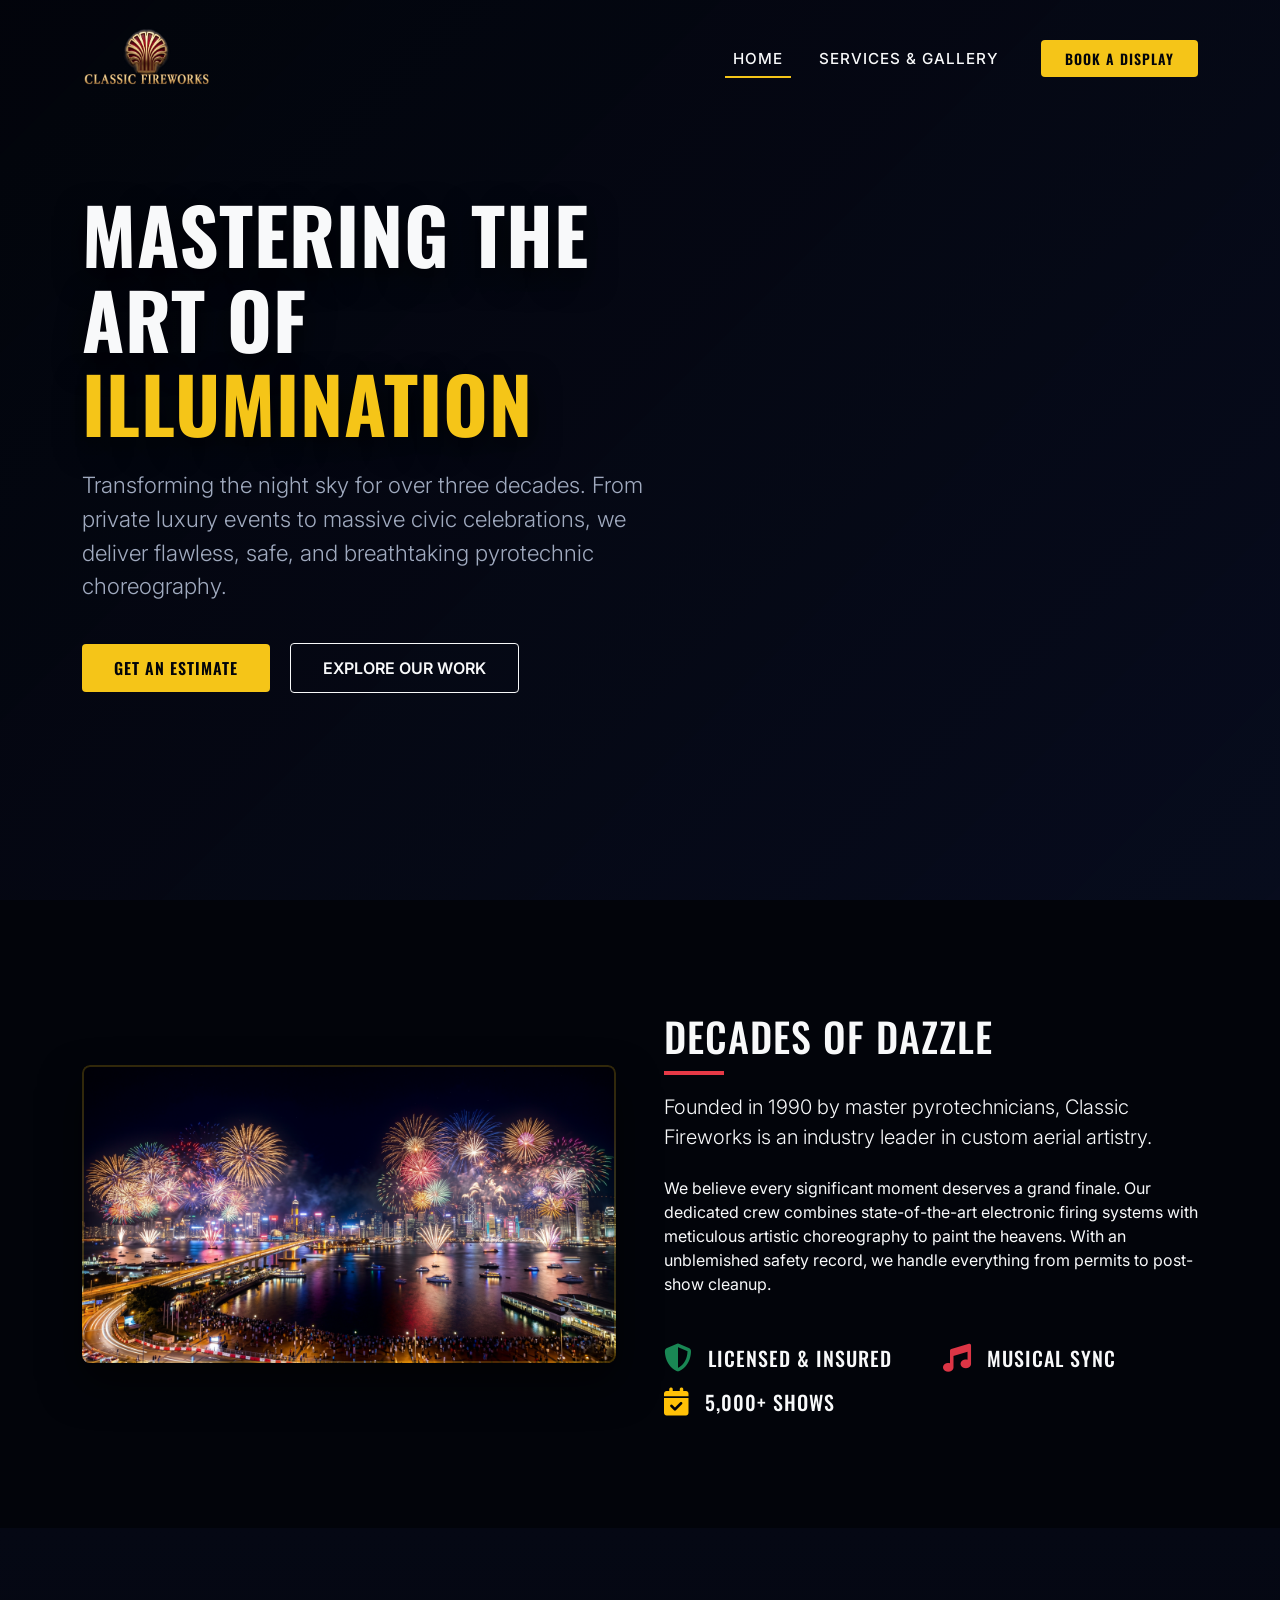
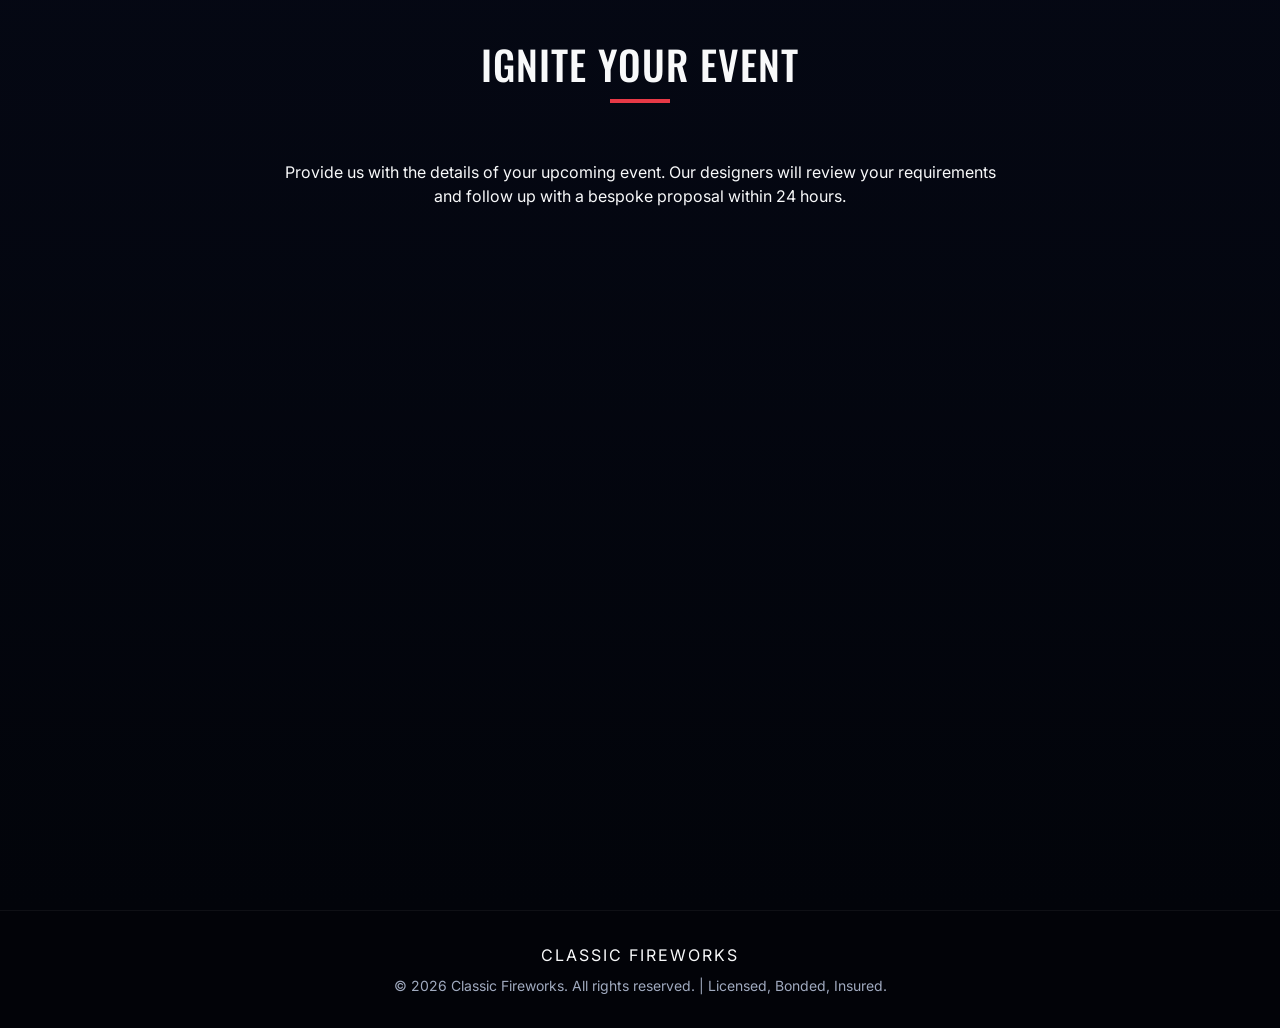
==== index1.html @ 79386a67 "initialize" ====
<!DOCTYPE html>
<html lang="en">
<head>
    <meta charset="UTF-8">
    <meta name="viewport" content="width=device-width, initial-scale=1.0">
    <title>Classic Fireworks | Premium Fireworks Displays</title>
    
    <!-- Bootstrap 5 CSS -->
    <link href="https://cdn.jsdelivr.net/npm/bootstrap@5.3.0/dist/css/bootstrap.min.css" rel="stylesheet">
    
    <!-- Google Fonts: Oswald for punchy headers, Inter for clean readability -->
    <link href="https://fonts.googleapis.com/css2?family=Inter:wght@300;400;500;600&family=Oswald:wght@400;500;700&display=swap" rel="stylesheet">
    
    <!-- Font Awesome -->
    <link rel="stylesheet" href="https://cdnjs.cloudflare.com/ajax/libs/font-awesome/6.4.0/css/all.min.css">

    <style>
        :root {
            --bg-dark: #050814;
            --bg-darker: #02040a;
            --bg-card: #0a0f24;
            --brand-gold: #F5C518;
            --brand-gold-glow: rgba(245, 197, 24, 0.4);
            --brand-red: #E63946;
            --brand-red-glow: rgba(230, 57, 70, 0.4);
            --text-light: #F8F9FA;
            --text-muted: #A0AABF;
        }

        body {
            font-family: 'Inter', sans-serif;
            background-color: var(--bg-dark);
            color: var(--text-light);
            overflow-x: hidden;
            -webkit-font-smoothing: antialiased;
        }

        h1, h2, h3, h4, h5, h6 {
            font-family: 'Oswald', sans-serif;
            text-transform: uppercase;
            letter-spacing: 1px;
        }

        /* Utility for fade-in animations on scroll */
        .reveal {
            opacity: 0;
            transform: translateY(30px);
            transition: all 0.8s cubic-bezier(0.5, 0, 0, 1);
        }
        .reveal.active {
            opacity: 1;
            transform: translateY(0);
        }

        .navbar {
            background-color: transparent;
            transition: background-color 0.4s ease, padding 0.4s ease;
            padding: 1.5rem 0;
        }
        .navbar.scrolled {
            background-color: rgba(5, 8, 20, 0.95);
            backdrop-filter: blur(10px);
            padding: 0.75rem 0;
            box-shadow: 0 4px 20px rgba(0,0,0,0.5);
        }
        .navbar-brand {
            font-family: 'Oswald', sans-serif;
            font-weight: 700;
            font-size: 1.8rem;
            color: var(--text-light) !important;
            cursor: pointer;
            display: flex;
            align-items: center;
        }
        .navbar-brand img {
            max-height: 60px;
            width: auto;
            transition: max-height 0.4s ease;
        }
        .navbar.scrolled .navbar-brand img {
            max-height: 45px;
        }
        .brand-sparkle { color: var(--brand-gold); }
        .brand-pyro { color: var(--brand-red); }
        
        .nav-link {
            color: var(--text-light) !important;
            font-weight: 500;
            font-size: 0.95rem;
            text-transform: uppercase;
            letter-spacing: 1px;
            margin: 0 10px;
            position: relative;
            cursor: pointer;
        }
        .nav-link::after {
            content: '';
            position: absolute;
            width: 0; height: 2px;
            bottom: 0; left: 0;
            background-color: var(--brand-gold);
            transition: width 0.3s ease;
        }
        .nav-link:hover::after, .nav-link.active-nav::after {
            width: 100%;
        }

        .btn-gold {
            background-color: var(--brand-gold);
            color: var(--bg-darker);
            font-family: 'Oswald', sans-serif;
            font-weight: 600;
            letter-spacing: 1px;
            padding: 12px 32px;
            border-radius: 4px;
            border: none;
            transition: all 0.3s ease;
            text-transform: uppercase;
        }
        .btn-gold:hover {
            background-color: #ffe066;
            color: var(--bg-darker);
            transform: translateY(-2px);
            box-shadow: 0 8px 20px var(--brand-gold-glow);
        }
        .btn-red {
            background-color: var(--brand-red);
            color: white;
            font-family: 'Oswald', sans-serif;
            font-weight: 600;
            padding: 12px 32px;
            border-radius: 4px;
            border: none;
            transition: all 0.3s ease;
            text-transform: uppercase;
        }
        .btn-red:hover {
            background-color: #ff4d5a;
            color: white;
            transform: translateY(-2px);
            box-shadow: 0 8px 20px var(--brand-red-glow);
        }

        .hero-section {
            position: relative;
            height: 100vh;
            min-height: 700px;
            display: flex;
            align-items: center;
            overflow: hidden;
        }
        .hero-bg {
            position: absolute;
            top: 0; left: 0; width: 100%; height: 100%;
            background: url('https://images.unsplash.com/photo-1514525253161-7a46d19cd819?q=80&w=1920&auto=format&fit=crop') no-repeat center center/cover;
            z-index: -2;
            transform: scale(1.05);
            animation: slowZoom 20s infinite alternate;
        }
        @keyframes slowZoom {
            0% { transform: scale(1); }
            100% { transform: scale(1.1); }
        }
        .hero-overlay {
            position: absolute;
            top: 0; left: 0; width: 100%; height: 100%;
            background: linear-gradient(135deg, rgba(2, 4, 10, 0.9) 0%, rgba(10, 15, 36, 0.6) 100%);
            z-index: -1;
        }

        .hero-title {
            font-size: clamp(3rem, 6vw, 5.5rem);
            font-weight: 700;
            line-height: 1.1;
            margin-bottom: 1.5rem;
            text-shadow: 0 10px 30px rgba(0,0,0,0.8);
        }
        .hero-subtitle {
            font-size: clamp(1.1rem, 2vw, 1.4rem);
            color: var(--text-muted);
            max-width: 600px;
            margin-bottom: 2.5rem;
            font-weight: 300;
        }

        .section-padding { padding: 7rem 0; }
        
        .history-section {
            background-color: var(--bg-darker);
            position: relative;
        }
        .section-header {
            margin-bottom: 4rem;
        }
        .section-header h2 {
            font-size: 2.5rem;
            color: var(--text-light);
            display: inline-block;
            position: relative;
        }
        .section-header h2::after {
            content: '';
            position: absolute;
            width: 60px; height: 4px;
            background-color: var(--brand-red);
            bottom: -15px; left: 0;
        }
        .text-center .section-header h2::after {
            left: 50%;
            transform: translateX(-50%);
        }

        .history-image-wrapper {
            position: relative;
            border-radius: 8px;
            overflow: hidden;
            box-shadow: 0 20px 40px rgba(0,0,0,0.6);
        }
        .history-image-wrapper::before {
            content: '';
            position: absolute;
            top: 0; left: 0; right: 0; bottom: 0;
            box-shadow: inset 0 0 0 2px rgba(245, 197, 24, 0.2);
            z-index: 1;
            border-radius: 8px;
            pointer-events: none;
        }

        .form-section {
            background: linear-gradient(to bottom, var(--bg-dark), var(--bg-darker));
        }
        .glass-card {
            background: rgba(10, 15, 36, 0.6);
            backdrop-filter: blur(16px);
            -webkit-backdrop-filter: blur(16px);
            border: 1px solid rgba(255, 255, 255, 0.05);
            border-radius: 12px;
            padding: 3rem;
            box-shadow: 0 25px 50px rgba(0,0,0,0.5);
        }
        
        /* Floating labels customization for dark theme */
        .form-floating > .form-control,
        .form-floating > .form-select {
            background-color: rgba(255,255,255,0.03);
            border: 1px solid rgba(255,255,255,0.1);
            color: var(--text-light);
            border-radius: 6px;
        }
        .form-floating > .form-control:focus,
        .form-floating > .form-select:focus {
            background-color: rgba(255,255,255,0.06);
            border-color: var(--brand-gold);
            box-shadow: 0 0 0 0.25rem rgba(245, 197, 24, 0.25);
            color: var(--text-light);
        }
        .form-floating > label {
            color: var(--text-muted);
        }
        .form-floating > .form-control:focus ~ label,
        .form-floating > .form-control:not(:placeholder-shown) ~ label,
        .form-floating > .form-select ~ label {
            color: var(--brand-gold);
            background-color: transparent;
            padding-left: 1rem;
        }
        
        /* Fix for select padding in floating label */
        .form-floating > .form-select {
            padding-top: 1.625rem;
            padding-bottom: 0.625rem;
        }

        .services-section {
            background-color: var(--bg-darker);
        }
        .service-card {
            background-color: var(--bg-card);
            padding: 3rem 2rem;
            border-radius: 8px;
            text-align: center;
            height: 100%;
            border: 1px solid rgba(255,255,255,0.02);
            transition: transform 0.4s ease, box-shadow 0.4s ease;
        }
        .service-card:hover {
            transform: translateY(-10px);
            box-shadow: 0 20px 40px rgba(0,0,0,0.4);
            border-color: rgba(230, 57, 70, 0.3);
        }
        .service-icon {
            width: 80px; height: 80px;
            background: linear-gradient(135deg, rgba(230,57,70,0.1), transparent);
            border-radius: 50%;
            display: flex;
            align-items: center;
            justify-content: center;
            font-size: 2.5rem;
            color: var(--brand-red);
            margin: 0 auto 2rem auto;
            transition: all 0.3s ease;
        }
        .service-card:hover .service-icon {
            background: var(--brand-red);
            color: white;
            box-shadow: 0 10px 20px var(--brand-red-glow);
        }

        .gallery-grid {
            display: grid;
            grid-template-columns: repeat(auto-fit, minmax(250px, 1fr));
            grid-auto-rows: 250px;
            grid-auto-flow: dense;
            gap: 15px;
        }
        .gallery-item {
            position: relative;
            border-radius: 8px;
            overflow: hidden;
        }
        /* Create dynamic sizing for gallery items */
        @media (min-width: 768px) {
            .gallery-item.wide { grid-column: span 2; }
            .gallery-item.tall { grid-row: span 2; }
        }
        .gallery-item img {
            width: 100%; height: 100%;
            object-fit: cover;
            transition: transform 0.6s cubic-bezier(0.2, 1, 0.3, 1);
        }
        .gallery-item:hover img {
            transform: scale(1.1);
        }
        .gallery-caption {
            position: absolute;
            inset: 0;
            background: linear-gradient(to top, rgba(5,8,20,0.9) 0%, transparent 60%);
            display: flex;
            align-items: flex-end;
            padding: 1.5rem;
            opacity: 0;
            transition: opacity 0.4s ease;
        }
        .gallery-item:hover .gallery-caption {
            opacity: 1;
        }
        .gallery-caption h4 {
            color: var(--brand-gold);
            margin: 0;
            font-size: 1.25rem;
        }

        .cta-section {
            background: url('https://images.unsplash.com/photo-1542282811-943ef1a977c3?q=80&w=1920&auto=format&fit=crop') center/cover fixed;
            position: relative;
            text-align: center;
        }
        .cta-section::before {
            content: '';
            position: absolute;
            inset: 0;
            background: rgba(5, 8, 20, 0.85);
        }
        .cta-content { position: relative; z-index: 2; }

        footer {
            background-color: #020308;
            border-top: 1px solid rgba(255,255,255,0.05);
            padding: 2rem 0;
            text-align: center;
            color: var(--text-muted);
        }

        /* View Transition Animation */
        .view-container {
            animation: fadeInView 0.5s ease forwards;
        }
        @keyframes fadeInView {
            from { opacity: 0; transform: translateY(10px); }
            to { opacity: 1; transform: translateY(0); }
        }
        .d-none { display: none !important; }

        @media (max-width: 991px) {
            .navbar { padding: 1rem 0; background-color: rgba(5, 8, 20, 0.98); }
            .glass-card { padding: 2rem 1.5rem; }
            .section-padding { padding: 5rem 0; }
        }
    </style>
</head>
<body>

    <nav class="navbar navbar-expand-lg fixed-top" id="mainNav">
        <div class="container">
            <a class="navbar-brand" onclick="app.navigate('home')">
               <img src="assets/classiclogo.png" alt="Classic Fireworks Logo" class="brand-logo-img me-3">
            </a>
            <button class="navbar-toggler border-0 shadow-none" type="button" data-bs-toggle="collapse" data-bs-target="#navbarNav">
                <i class="fa-solid fa-bars text-light fs-3"></i>
            </button>
            <div class="collapse navbar-collapse justify-content-end" id="navbarNav">
                <ul class="navbar-nav align-items-center">
                    <li class="nav-item">
                        <a class="nav-link active-nav" id="nav-home" onclick="app.navigate('home')">Home</a>
                    </li>
                    <li class="nav-item">
                        <a class="nav-link" id="nav-services" onclick="app.navigate('services')">Services & Gallery</a>
                    </li>
                    <li class="nav-item ms-lg-4 mt-3 mt-lg-0">
                        <button class="btn btn-gold btn-sm py-2 px-4" onclick="app.navigate('home', 'contact')">Book a Display</button>
                    </li>
                </ul>
            </div>
        </div>
    </nav>

    <!-- ================= PAGE 1: HOME ================= -->
    <div id="page-home" class="view-container">
        
        <header class="hero-section">
            <div class="hero-bg"></div>
            <div class="hero-overlay"></div>
            <div class="container relative z-index-2">
                <div class="row">
                    <div class="col-lg-8 col-xl-7">
                        <h1 class="hero-title reveal">Mastering the Art of <span style="color: var(--brand-gold);">Illumination</span></h1>
                        <p class="hero-subtitle reveal" style="transition-delay: 0.2s;">Transforming the night sky for over three decades. From private luxury events to massive civic celebrations, we deliver flawless, safe, and breathtaking pyrotechnic choreography.</p>
                        <div class="reveal" style="transition-delay: 0.4s;">
                            <button class="btn btn-gold me-3 mb-3" onclick="app.scrollTo('contact')">Get an Estimate</button>
                            <button class="btn btn-outline-light mb-3 font-oswald text-uppercase fw-semibold" style="padding: 12px 32px; border-radius: 4px;" onclick="app.navigate('services')">Explore Our Work</button>
                        </div>
                    </div>
                </div>
            </div>
        </header>

        <section class="history-section section-padding" id="history">
            <div class="container">
                <div class="row align-items-center gx-lg-5">
                    <div class="col-lg-6 mb-5 mb-lg-0 reveal">
                        <div class="history-image-wrapper">
                            <img src="assets/banner1.png" alt="Fireworks over water" class="img-fluid w-100">
                        </div>
                    </div>
                    <div class="col-lg-6 reveal" style="transition-delay: 0.2s;">
                        <div class="section-header mb-4">
                            <h2>Decades of Dazzle</h2>
                        </div>
                        <p class="lead text-light mb-4" style="font-weight: 300;">Founded in 1990 by master pyrotechnicians, Classic Fireworks is an industry leader in custom aerial artistry.</p>
                        <p class="mb-4">We believe every significant moment deserves a grand finale. Our dedicated crew combines state-of-the-art electronic firing systems with meticulous artistic choreography to paint the heavens. With an unblemished safety record, we handle everything from permits to post-show cleanup.</p>
                        
                        <div class="row mt-5">
                            <div class="col-6 mb-3">
                                <div class="d-flex align-items-center">
                                    <i class="fa-solid fa-shield-halved text-success fs-3 me-3"></i>
                                    <div>
                                        <h5 class="mb-0 text-light">Licensed & Insured</h5>
                                    </div>
                                </div>
                            </div>
                            <div class="col-6 mb-3">
                                <div class="d-flex align-items-center">
                                    <i class="fa-solid fa-music text-danger fs-3 me-3"></i>
                                    <div>
                                        <h5 class="mb-0 text-light">Musical Sync</h5>
                                    </div>
                                </div>
                            </div>
                            <div class="col-6">
                                <div class="d-flex align-items-center">
                                    <i class="fa-solid fa-calendar-check text-warning fs-3 me-3"></i>
                                    <div>
                                        <h5 class="mb-0 text-light">5,000+ Shows</h5>
                                    </div>
                                </div>
                            </div>
                        </div>
                    </div>
                </div>
            </div>
        </section>

        <section id="contact" class="form-section section-padding">
            <div class="container">
                <div class="row justify-content-center">
                    <div class="col-lg-8 text-center reveal mb-5">
                        <div class="section-header">
                            <h2>Ignite Your Event</h2>
                        </div>
                        <p>Provide us with the details of your upcoming event. Our designers will review your requirements and follow up with a bespoke proposal within 24 hours.</p>
                    </div>
                </div>
                
                <div class="row justify-content-center">
                    <div class="col-lg-10 col-xl-8 reveal" style="transition-delay: 0.2s;">
                        <div class="glass-card">
                            <form id="intakeForm" novalidate>
                                <div class="row g-3">
                                    <div class="col-md-6">
                                        <div class="form-floating">
                                            <input type="text" class="form-control" id="clientName" placeholder="John Doe" required>
                                            <label for="clientName">Full Name *</label>
                                            <div class="invalid-feedback">Name is required.</div>
                                        </div>
                                    </div>
                                    <div class="col-md-6">
                                        <div class="form-floating">
                                            <input type="tel" class="form-control" id="clientPhone" placeholder="123-456-7890" required>
                                            <label for="clientPhone">Phone Number *</label>
                                            <div class="invalid-feedback">Valid phone number is required.</div>
                                        </div>
                                    </div>
                                    
                                    <div class="col-md-6">
                                        <div class="form-floating">
                                            <input type="email" class="form-control" id="clientEmail" placeholder="name@example.com" required>
                                            <label for="clientEmail">Email Address *</label>
                                            <div class="invalid-feedback">Valid email is required.</div>
                                        </div>
                                    </div>
                                    <div class="col-md-6">
                                        <div class="form-floating">
                                            <input type="date" class="form-control" id="eventDate" required>
                                            <label for="eventDate">Event Date *</label>
                                            <div class="invalid-feedback">Date is required.</div>
                                        </div>
                                    </div>

                                    <div class="col-12">
                                        <div class="form-floating">
                                            <select class="form-select" id="venueSize" aria-label="Venue Size" required>
                                                <option value="" selected disabled>Select...</option>
                                                <option value="small">Intimate (Private Party, Small Wedding)</option>
                                                <option value="medium">Standard (Large Wedding, Corporate Gala)</option>
                                                <option value="large">Grand (Festival, Concert, City Event)</option>
                                                <option value="massive">Spectacle (Stadium, National Holiday)</option>
                                            </select>
                                            <label for="venueSize">Event Scale / Venue Size *</label>
                                            <div class="invalid-feedback">Please select an event scale.</div>
                                        </div>
                                    </div>

                                    <div class="col-12">
                                        <div class="form-floating">
                                            <textarea class="form-control" id="clientMessage" placeholder="Vision" style="height: 120px" required></textarea>
                                            <label for="clientMessage">Tell us about your vision (colors, music, venue specifics) *</label>
                                            <div class="invalid-feedback">Please provide some details.</div>
                                        </div>
                                    </div>

                                    <div class="col-12 mt-4">
                                        <button type="submit" class="btn btn-red w-100 py-3 fs-5" id="submitBtn">
                                            Submit Inquiry <i class="fa-solid fa-paper-plane ms-2"></i>
                                        </button>
                                    </div>
                                </div>

                                <!-- Feedback Alert -->
                                <div id="formFeedback" class="alert mt-4 d-none mb-0" role="alert"></div>
                            </form>
                        </div>
                    </div>
                </div>
            </div>
        </section>
    </div>

    <!-- ================= PAGE 2: SERVICES & GALLERY ================= -->
    <div id="page-services" class="view-container d-none">
        
        <!-- Header Spacer -->
        <div style="height: 80px; background-color: var(--bg-dark);"></div>

        <section class="services-section section-padding">
            <div class="container">
                <div class="text-center mb-5 reveal">
                    <div class="section-header">
                        <h2>Our Expertise</h2>
                    </div>
                    <p class="lead text-muted max-w-75 mx-auto">Engineered perfection for any scale. We craft bespoke experiences tailored to your specific audience and venue.</p>
                </div>
                
                <div class="row g-4">
                    <div class="col-md-4 reveal" style="transition-delay: 0.1s;">
                        <div class="service-card">
                            <div class="service-icon"><i class="fa-solid fa-champagne-glasses"></i></div>
                            <h4>Private & Weddings</h4>
                            <p class="text-muted mt-3 mb-0">Elegant, romantic displays. We offer low-debris and quiet fireworks options perfect for sensitive venues or exclusive estates.</p>
                        </div>
                    </div>
                    <div class="col-md-4 reveal" style="transition-delay: 0.2s;">
                        <div class="service-card">
                            <div class="service-icon"><i class="fa-solid fa-briefcase"></i></div>
                            <h4>Corporate Events</h4>
                            <p class="text-muted mt-3 mb-0">High-impact reveals, brand color matching, and product launch spectaculars designed to leave a lasting impression on your stakeholders.</p>
                        </div>
                    </div>
                    <div class="col-md-4 reveal" style="transition-delay: 0.3s;">
                        <div class="service-card">
                            <div class="service-icon"><i class="fa-solid fa-building-columns"></i></div>
                            <h4>Civic & Festivals</h4>
                            <p class="text-muted mt-3 mb-0">Massive, sky-filling barrages choreographed precisely to audio soundtracks. Designed to safely thrill thousands of attendees.</p>
                        </div>
                    </div>
                </div>
            </div>
        </section>

        <section class="gallery-section section-padding" style="background-color: var(--bg-dark);">
            <div class="container">
                <div class="text-center mb-5 reveal">
                    <div class="section-header">
                        <h2>Gallery of Light</h2>
                    </div>
                </div>
                
                <div class="gallery-grid">
                    <div class="gallery-item wide reveal">
                        <img src="https://images.unsplash.com/photo-1498623116890-37e912163d5d?q=80&w=1000&auto=format&fit=crop" alt="Grand Finale">
                        <div class="gallery-caption"><h4>Summer Festival Finale</h4></div>
                    </div>
                    <div class="gallery-item tall reveal">
                        <img src="https://images.unsplash.com/photo-1531058020387-3be344556be6?q=80&w=800&auto=format&fit=crop" alt="Purple Fireworks">
                        <div class="gallery-caption"><h4>Centennial Gala</h4></div>
                    </div>
                    <div class="gallery-item reveal">
                        <img src="https://images.unsplash.com/photo-1504221507732-5246c045949b?q=80&w=800&auto=format&fit=crop" alt="Colorful display">
                        <div class="gallery-caption"><h4>Corporate Launch</h4></div>
                    </div>
                    <div class="gallery-item reveal">
                        <img src="https://images.unsplash.com/photo-1533230623126-7f551b9e0783?q=80&w=800&auto=format&fit=crop" alt="Lakeside show">
                        <div class="gallery-caption"><h4>Lakeside Wedding</h4></div>
                    </div>
                    <div class="gallery-item wide reveal">
                        <img src="https://images.unsplash.com/photo-1542282811-943ef1a977c3?q=80&w=1000&auto=format&fit=crop" alt="Stadium Pyrotechnics">
                        <div class="gallery-caption"><h4>Stadium Halftime Show</h4></div>
                    </div>
                </div>
            </div>
        </section>

        <section class="cta-section section-padding">
            <div class="container cta-content reveal">
                <h2 class="display-4 text-light mb-4">Ready to Light Up the Night?</h2>
                <p class="lead text-light mb-5 max-w-75 mx-auto" style="font-weight: 300;">Return to our intake form to provide your details, or contact our coordination team directly.</p>
                <button class="btn btn-gold btn-lg" onclick="app.navigate('home', 'contact')">
                    Start Planning Your Show
                </button>
            </div>
        </section>
    </div>

    <footer>
        <div class="container">
            <p class="mb-2 font-oswald text-uppercase text-light" style="letter-spacing: 2px;">Classic Fireworks</p>
            <p class="small mb-0">&copy; 2026 Classic Fireworks. All rights reserved. | Licensed, Bonded, Insured.</p>
        </div>
    </footer>

    <!-- Bootstrap JS -->
    <script src="https://cdn.jsdelivr.net/npm/bootstrap@5.3.0/dist/js/bootstrap.bundle.min.js"></script>
    
    <script>
        const app = {
            // Setup Intersection Observer for scroll animations
            initObserver: function() {
                const options = {
                    root: null,
                    rootMargin: '0px',
                    threshold: 0.15
                };
                
                this.observer = new IntersectionObserver((entries, observer) => {
                    entries.forEach(entry => {
                        if (entry.isIntersecting) {
                            entry.target.classList.add('active');
                            // Optional: stop observing once revealed
                            // observer.unobserve(entry.target); 
                        }
                    });
                }, options);

                this.observeElements();
            },

            observeElements: function() {
                document.querySelectorAll('.reveal').forEach(el => {
                    // Reset active class when switching views to re-trigger animations
                    el.classList.remove('active');
                    this.observer.observe(el);
                });
            },

            // View navigation logic (SPA simulation)
            navigate: function(page, scrollToSectionId = null) {
                // Hide all views
                document.querySelectorAll('.view-container').forEach(el => {
                    el.classList.add('d-none');
                });
                
                // Update Nav links
                document.querySelectorAll('.nav-link').forEach(el => {
                    el.classList.remove('active-nav');
                });

                // Show target view
                const targetPage = document.getElementById(`page-${page}`);
                if (targetPage) {
                    targetPage.classList.remove('d-none');
                    document.getElementById(`nav-${page}`).classList.add('active-nav');
                    
                    // Close mobile nav if open
                    const navbarCollapse = document.getElementById('navbarNav');
                    if (navbarCollapse.classList.contains('show')) {
                        bootstrap.Collapse.getInstance(navbarCollapse).hide();
                    }

                    // Re-trigger scroll observer for new page elements
                    setTimeout(() => {
                        this.observeElements();
                        // Trigger check immediately for items in viewport
                        window.dispatchEvent(new Event('scroll'));
                    }, 50);

                    // Handle specific section scrolling
                    if (scrollToSectionId) {
                        setTimeout(() => this.scrollTo(scrollToSectionId), 100);
                    } else {
                        window.scrollTo(0, 0);
                    }
                }
            },

            scrollTo: function(elementId) {
                const el = document.getElementById(elementId);
                if (el) {
                    const navHeight = document.getElementById('mainNav').offsetHeight;
                    const elementPosition = el.getBoundingClientRect().top + window.scrollY;
                    
                    window.scrollTo({
                        top: elementPosition - navHeight,
                        behavior: 'smooth'
                    });
                }
            },

            // Form Validation and Submission Simulation
            initForm: function() {
                const form = document.getElementById('intakeForm');
                const feedback = document.getElementById('formFeedback');
                const btn = document.getElementById('submitBtn');

                form.addEventListener('submit', function(e) {
                    e.preventDefault();
                    
                    if (!form.checkValidity()) {
                        e.stopPropagation();
                        form.classList.add('was-validated');
                        return;
                    }

                    // Simulate processing
                    const originalText = btn.innerHTML;
                    btn.innerHTML = '<i class="fa-solid fa-spinner fa-spin"></i> Processing...';
                    btn.disabled = true;

                    setTimeout(() => {
                        form.classList.remove('was-validated');
                        form.reset();
                        btn.innerHTML = originalText;
                        btn.disabled = false;
                        
                        feedback.className = 'alert alert-success mt-4 d-block';
                        feedback.innerHTML = '<strong><i class="fa-solid fa-check-circle me-2"></i>Request Received!</strong> Our team will contact you within 24 hours.';
                        
                        // Reset floating labels visual state via blur
                        document.querySelectorAll('.form-control, .form-select').forEach(input => input.blur());

                        setTimeout(() => {
                            feedback.classList.remove('d-block');
                            feedback.classList.add('d-none');
                        }, 6000);
                    }, 1500);
                });
            },

            // Navbar Scroll Effect
            initNavbar: function() {
                const nav = document.getElementById('mainNav');
                window.addEventListener('scroll', () => {
                    if (window.scrollY > 50) {
                        nav.classList.add('scrolled');
                    } else {
                        nav.classList.remove('scrolled');
                    }
                });
            }
        };

        // Initialize App
        document.addEventListener('DOMContentLoaded', () => {
            app.initObserver();
            app.initForm();
            app.initNavbar();
            
            // Trigger initial scroll to catch elements already in viewport on load
            window.dispatchEvent(new Event('scroll'));
        });
    </script>
</body>
</html>
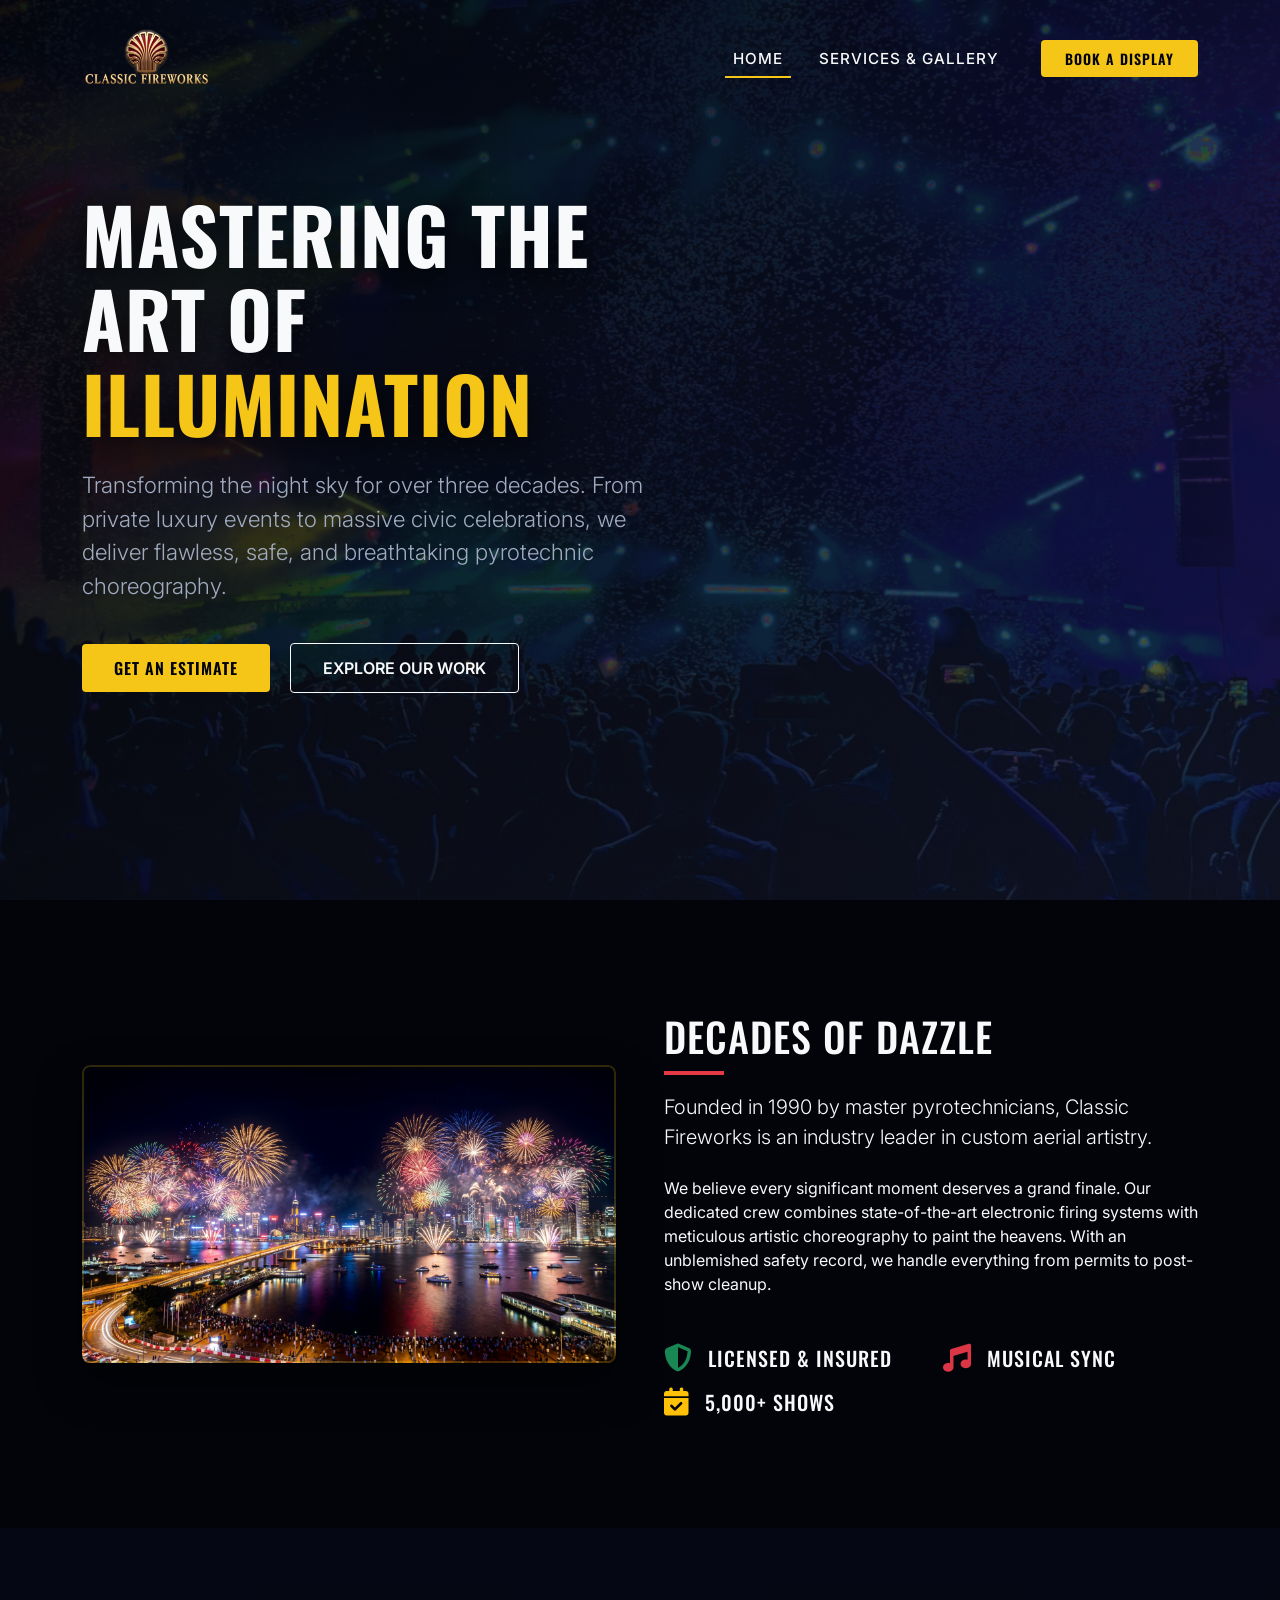
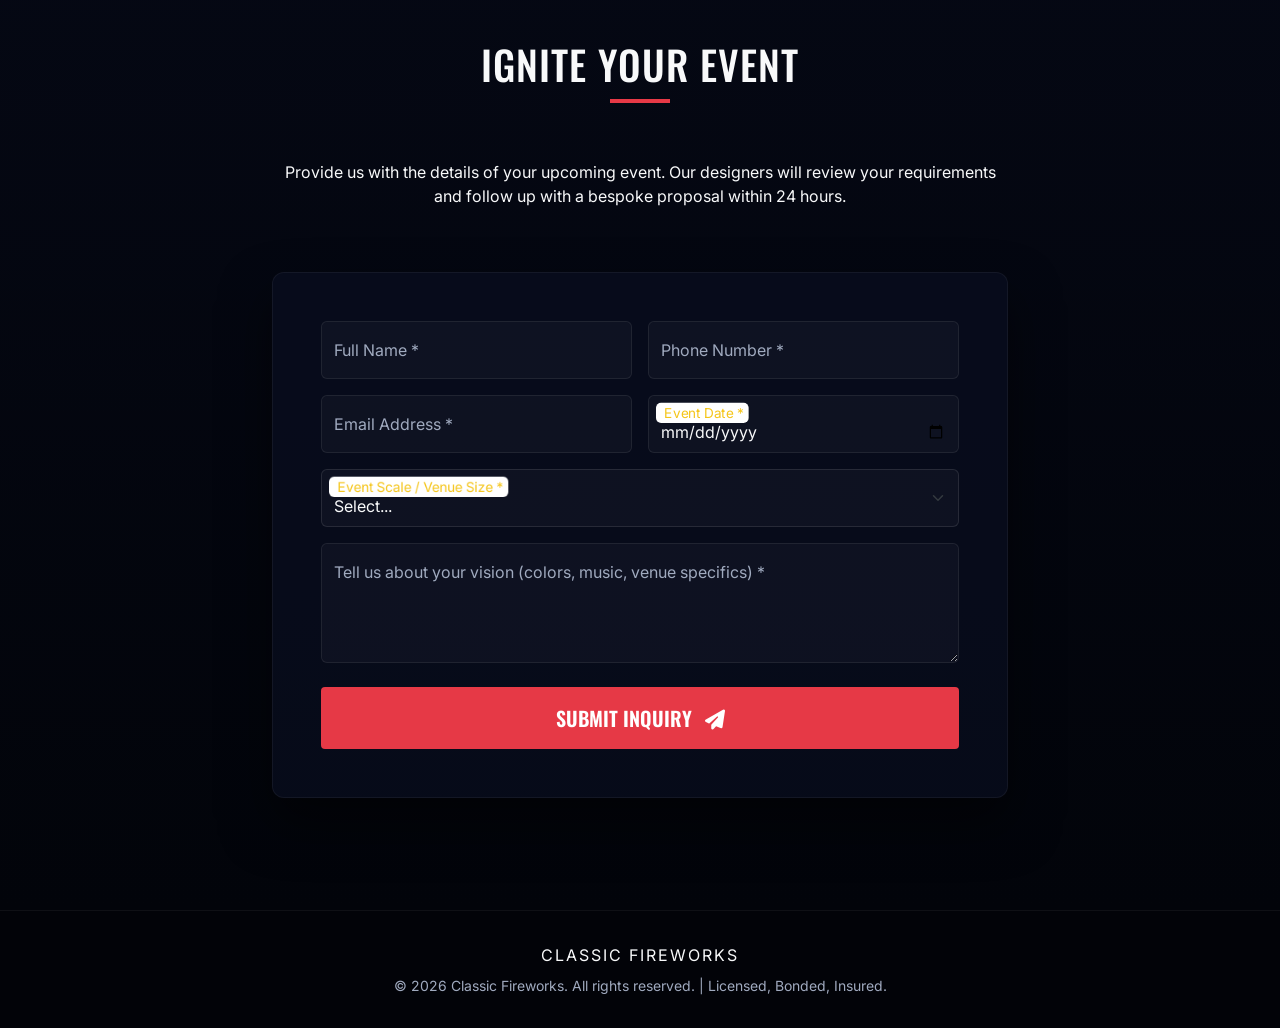
==== commit 12ee8ae6: "improve index1 with own images" ====
--- a/index1.html
+++ b/index1.html
@@ -44,8 +44,9 @@
         /* Utility for fade-in animations on scroll */
         .reveal {
             opacity: 0;
-            transform: translateY(30px);
-            transition: all 0.8s cubic-bezier(0.5, 0, 0, 1);
+            transform: translateY(18px);
+            transition: opacity 0.45s ease, transform 0.45s ease;
+            will-change: opacity, transform;
         }
         .reveal.active {
             opacity: 1;
@@ -152,7 +153,7 @@
         .hero-bg {
             position: absolute;
             top: 0; left: 0; width: 100%; height: 100%;
-            background: url('https://images.unsplash.com/photo-1514525253161-7a46d19cd819?q=80&w=1920&auto=format&fit=crop') no-repeat center center/cover;
+            background: url('assets/banner4.png') no-repeat center center/cover;
             z-index: -2;
             transform: scale(1.05);
             animation: slowZoom 20s infinite alternate;
@@ -273,6 +274,11 @@
 
         .services-section {
             background-color: var(--bg-darker);
+            background-image: url('assets/banner2.png');
+            background-opacity: 0.05;
+            background-size: cover;
+            background-position: center;
+            background-repeat: no-repeat;
         }
         .service-card {
             background-color: var(--bg-card);
@@ -351,7 +357,7 @@
         }
 
         .cta-section {
-            background: url('https://images.unsplash.com/photo-1542282811-943ef1a977c3?q=80&w=1920&auto=format&fit=crop') center/cover fixed;
+            background: url('assets/banner1.png') center/cover fixed;
             position: relative;
             text-align: center;
         }
@@ -573,11 +579,11 @@
 
         <section class="services-section section-padding">
             <div class="container">
-                <div class="text-center mb-5 reveal">
+                <div class="text-center mb-5 reveal bg-dark bg-opacity-10 p-4 rounded">
                     <div class="section-header">
                         <h2>Our Expertise</h2>
                     </div>
-                    <p class="lead text-muted max-w-75 mx-auto">Engineered perfection for any scale. We craft bespoke experiences tailored to your specific audience and venue.</p>
+                    <p class="lead max-w-75 mx-auto">Engineered perfection for any scale. We craft bespoke experiences tailored to your specific audience and venue.</p>
                 </div>
                 
                 <div class="row g-4">
@@ -585,21 +591,21 @@
                         <div class="service-card">
                             <div class="service-icon"><i class="fa-solid fa-champagne-glasses"></i></div>
                             <h4>Private & Weddings</h4>
-                            <p class="text-muted mt-3 mb-0">Elegant, romantic displays. We offer low-debris and quiet fireworks options perfect for sensitive venues or exclusive estates.</p>
+                            <p class="mt-3 mb-0">Elegant, romantic displays. We offer low-debris and quiet fireworks options perfect for sensitive venues or exclusive estates.</p>
                         </div>
                     </div>
                     <div class="col-md-4 reveal" style="transition-delay: 0.2s;">
                         <div class="service-card">
                             <div class="service-icon"><i class="fa-solid fa-briefcase"></i></div>
                             <h4>Corporate Events</h4>
-                            <p class="text-muted mt-3 mb-0">High-impact reveals, brand color matching, and product launch spectaculars designed to leave a lasting impression on your stakeholders.</p>
+                            <p class="mt-3 mb-0">High-impact reveals, brand color matching, and product launch spectaculars designed to leave a lasting impression on your stakeholders.</p>
                         </div>
                     </div>
                     <div class="col-md-4 reveal" style="transition-delay: 0.3s;">
                         <div class="service-card">
                             <div class="service-icon"><i class="fa-solid fa-building-columns"></i></div>
                             <h4>Civic & Festivals</h4>
-                            <p class="text-muted mt-3 mb-0">Massive, sky-filling barrages choreographed precisely to audio soundtracks. Designed to safely thrill thousands of attendees.</p>
+                            <p class="mt-3 mb-0">Massive, sky-filling barrages choreographed precisely to audio soundtracks. Designed to safely thrill thousands of attendees.</p>
                         </div>
                     </div>
                 </div>
@@ -616,23 +622,23 @@
                 
                 <div class="gallery-grid">
                     <div class="gallery-item wide reveal">
-                        <img src="https://images.unsplash.com/photo-1498623116890-37e912163d5d?q=80&w=1000&auto=format&fit=crop" alt="Grand Finale">
+                        <img src="assets/banner1.png" alt="Grand Finale">
                         <div class="gallery-caption"><h4>Summer Festival Finale</h4></div>
                     </div>
                     <div class="gallery-item tall reveal">
-                        <img src="https://images.unsplash.com/photo-1531058020387-3be344556be6?q=80&w=800&auto=format&fit=crop" alt="Purple Fireworks">
+                        <img src="assets/banner2.png" alt="Purple Fireworks">
                         <div class="gallery-caption"><h4>Centennial Gala</h4></div>
                     </div>
                     <div class="gallery-item reveal">
-                        <img src="https://images.unsplash.com/photo-1504221507732-5246c045949b?q=80&w=800&auto=format&fit=crop" alt="Colorful display">
+                        <img src="assets/banner3.png" alt="Colorful display">
                         <div class="gallery-caption"><h4>Corporate Launch</h4></div>
                     </div>
                     <div class="gallery-item reveal">
-                        <img src="https://images.unsplash.com/photo-1533230623126-7f551b9e0783?q=80&w=800&auto=format&fit=crop" alt="Lakeside show">
+                        <img src="assets/banner1.png" alt="Lakeside show">
                         <div class="gallery-caption"><h4>Lakeside Wedding</h4></div>
                     </div>
                     <div class="gallery-item wide reveal">
-                        <img src="https://images.unsplash.com/photo-1542282811-943ef1a977c3?q=80&w=1000&auto=format&fit=crop" alt="Stadium Pyrotechnics">
+                        <img src="assets/banner4.png" alt="Stadium Pyrotechnics">
                         <div class="gallery-caption"><h4>Stadium Halftime Show</h4></div>
                     </div>
                 </div>
@@ -666,8 +672,8 @@
             initObserver: function() {
                 const options = {
                     root: null,
-                    rootMargin: '0px',
-                    threshold: 0.15
+                    rootMargin: '0px 0px -10% 0px',
+                    threshold: 0.08
                 };
                 
                 this.observer = new IntersectionObserver((entries, observer) => {
@@ -684,8 +690,11 @@
             },
 
             observeElements: function() {
+                if (this.observer) {
+                    this.observer.disconnect();
+                }
+
                 document.querySelectorAll('.reveal').forEach(el => {
-                    // Reset active class when switching views to re-trigger animations
                     el.classList.remove('active');
                     this.observer.observe(el);
                 });
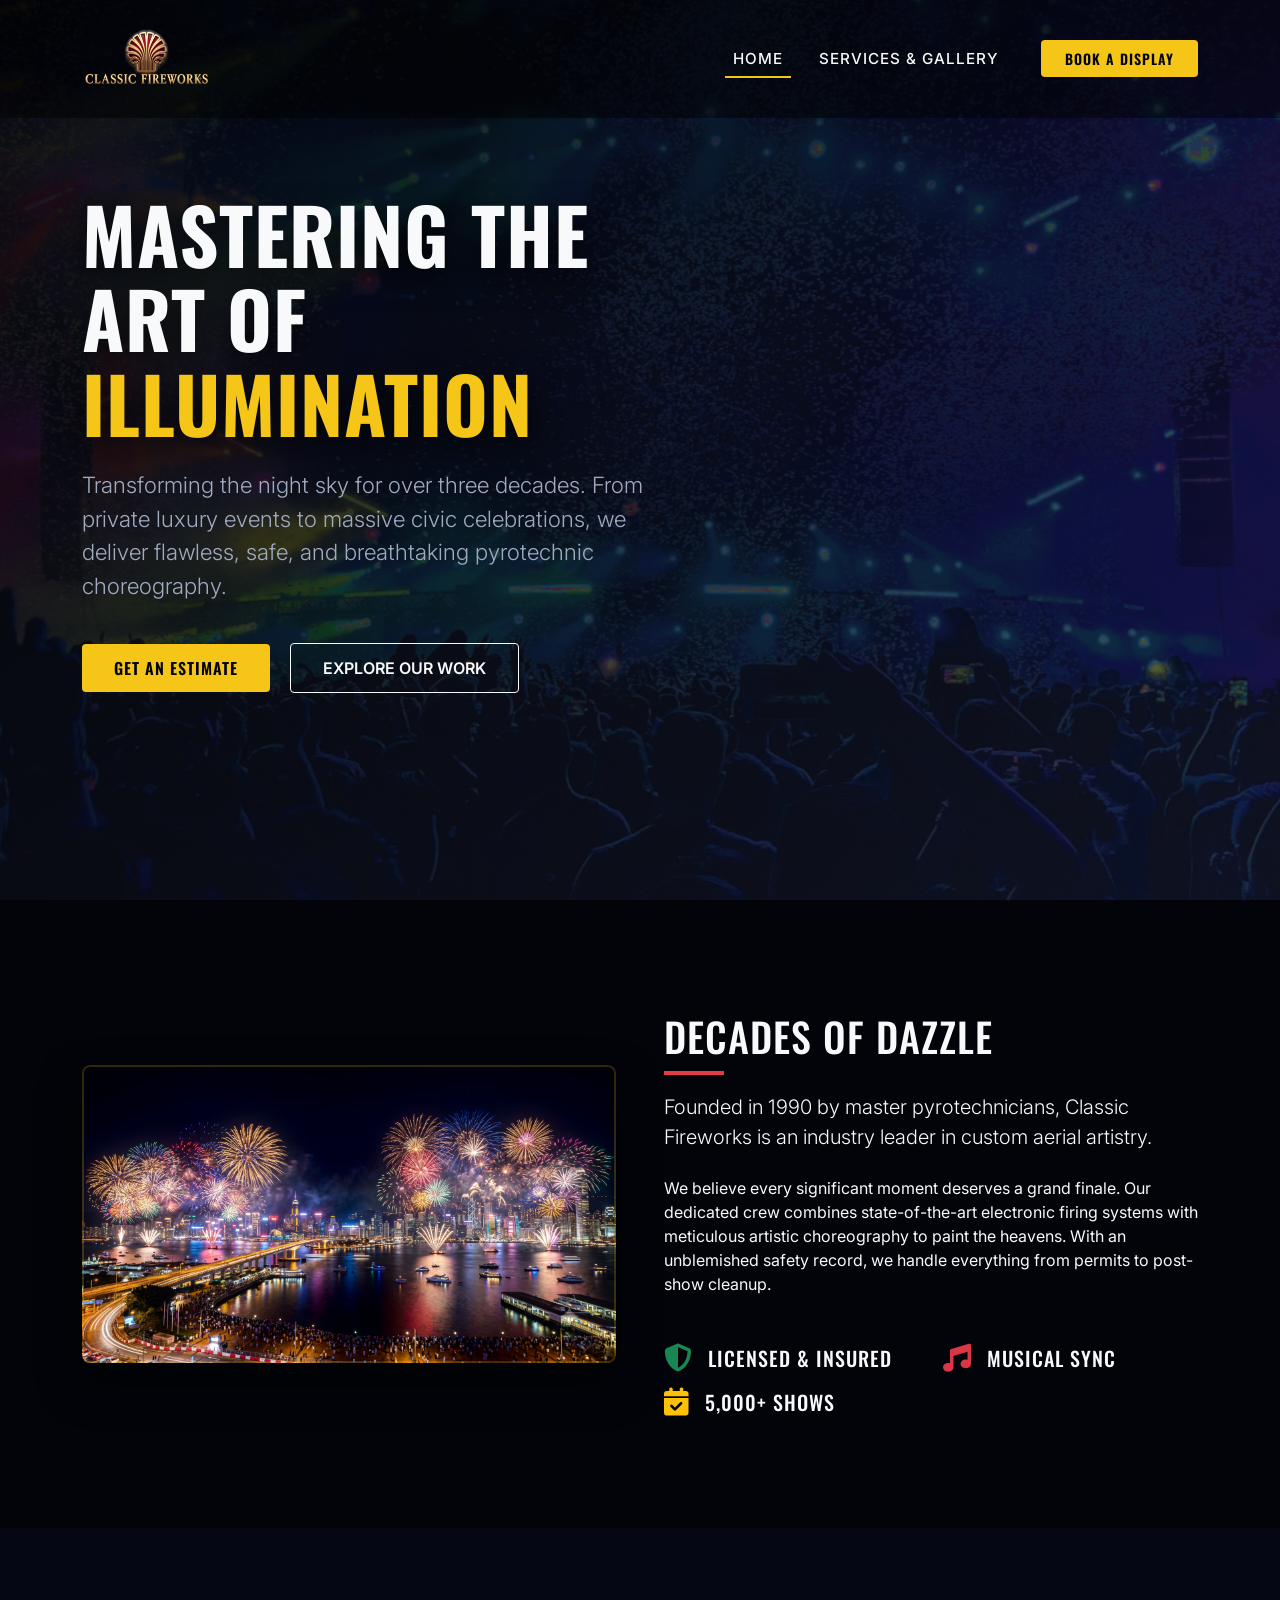
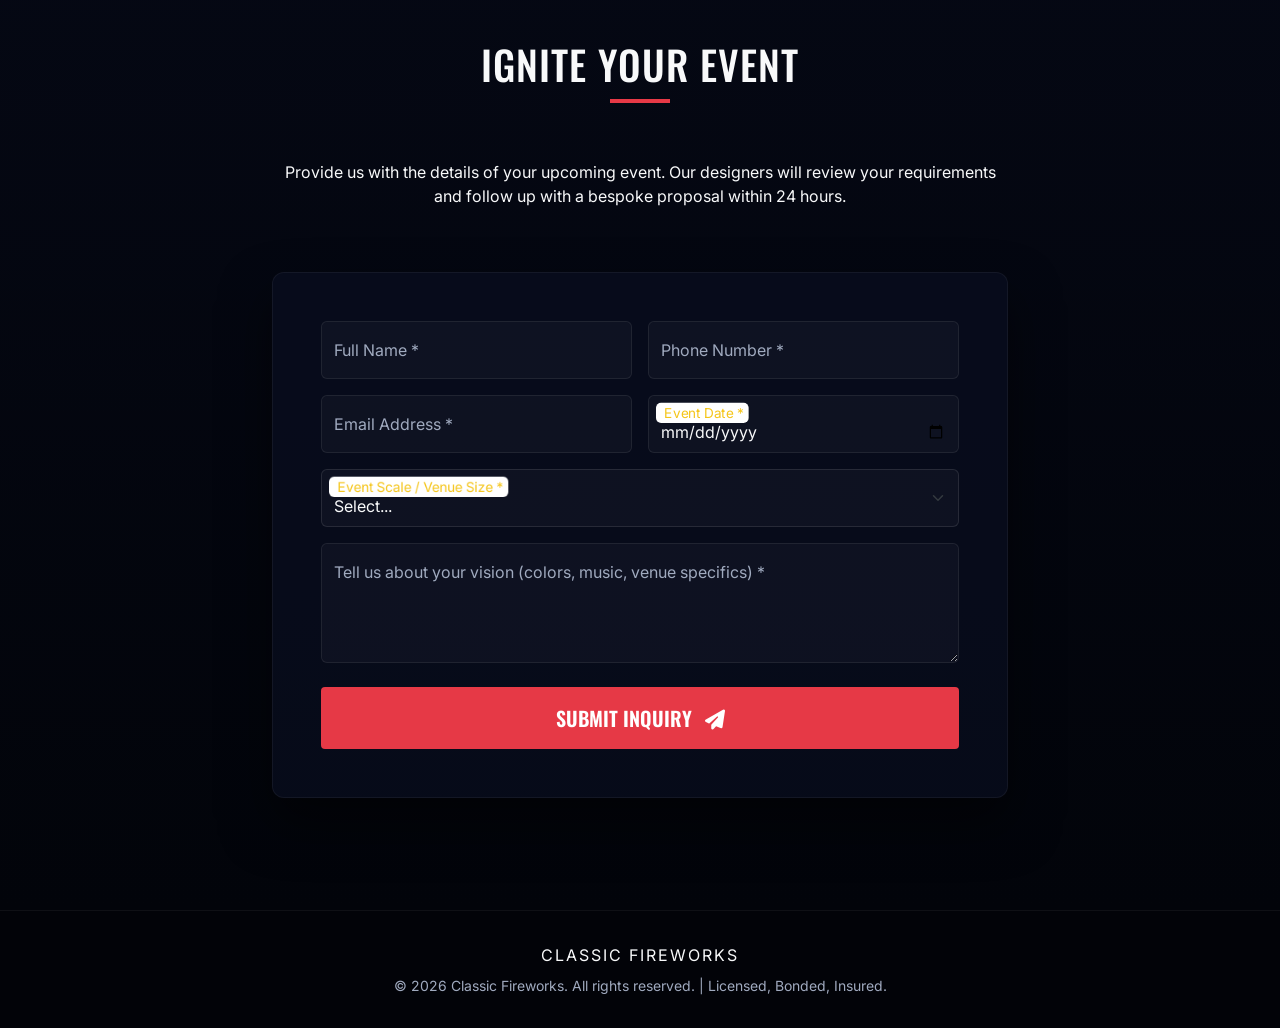
==== commit 2e261818: "improve index1" ====
--- a/index1.html
+++ b/index1.html
@@ -396,7 +396,7 @@
 </head>
 <body>
 
-    <nav class="navbar navbar-expand-lg fixed-top" id="mainNav">
+    <nav class="navbar navbar-expand-lg fixed-top" id="mainNav" style=" background-color: rgba(0,0,0,0.5); ">
         <div class="container">
             <a class="navbar-brand" onclick="app.navigate('home')">
                <img src="assets/classiclogo.png" alt="Classic Fireworks Logo" class="brand-logo-img me-3">
@@ -579,7 +579,7 @@
 
         <section class="services-section section-padding">
             <div class="container">
-                <div class="text-center mb-5 reveal bg-dark bg-opacity-10 p-4 rounded">
+                <div class="text-center mb-5 reveal rounded" style="background-color: rgba(0, 0, 0, 0.5) !important; padding: 2rem;">
                     <div class="section-header">
                         <h2>Our Expertise</h2>
                     </div>
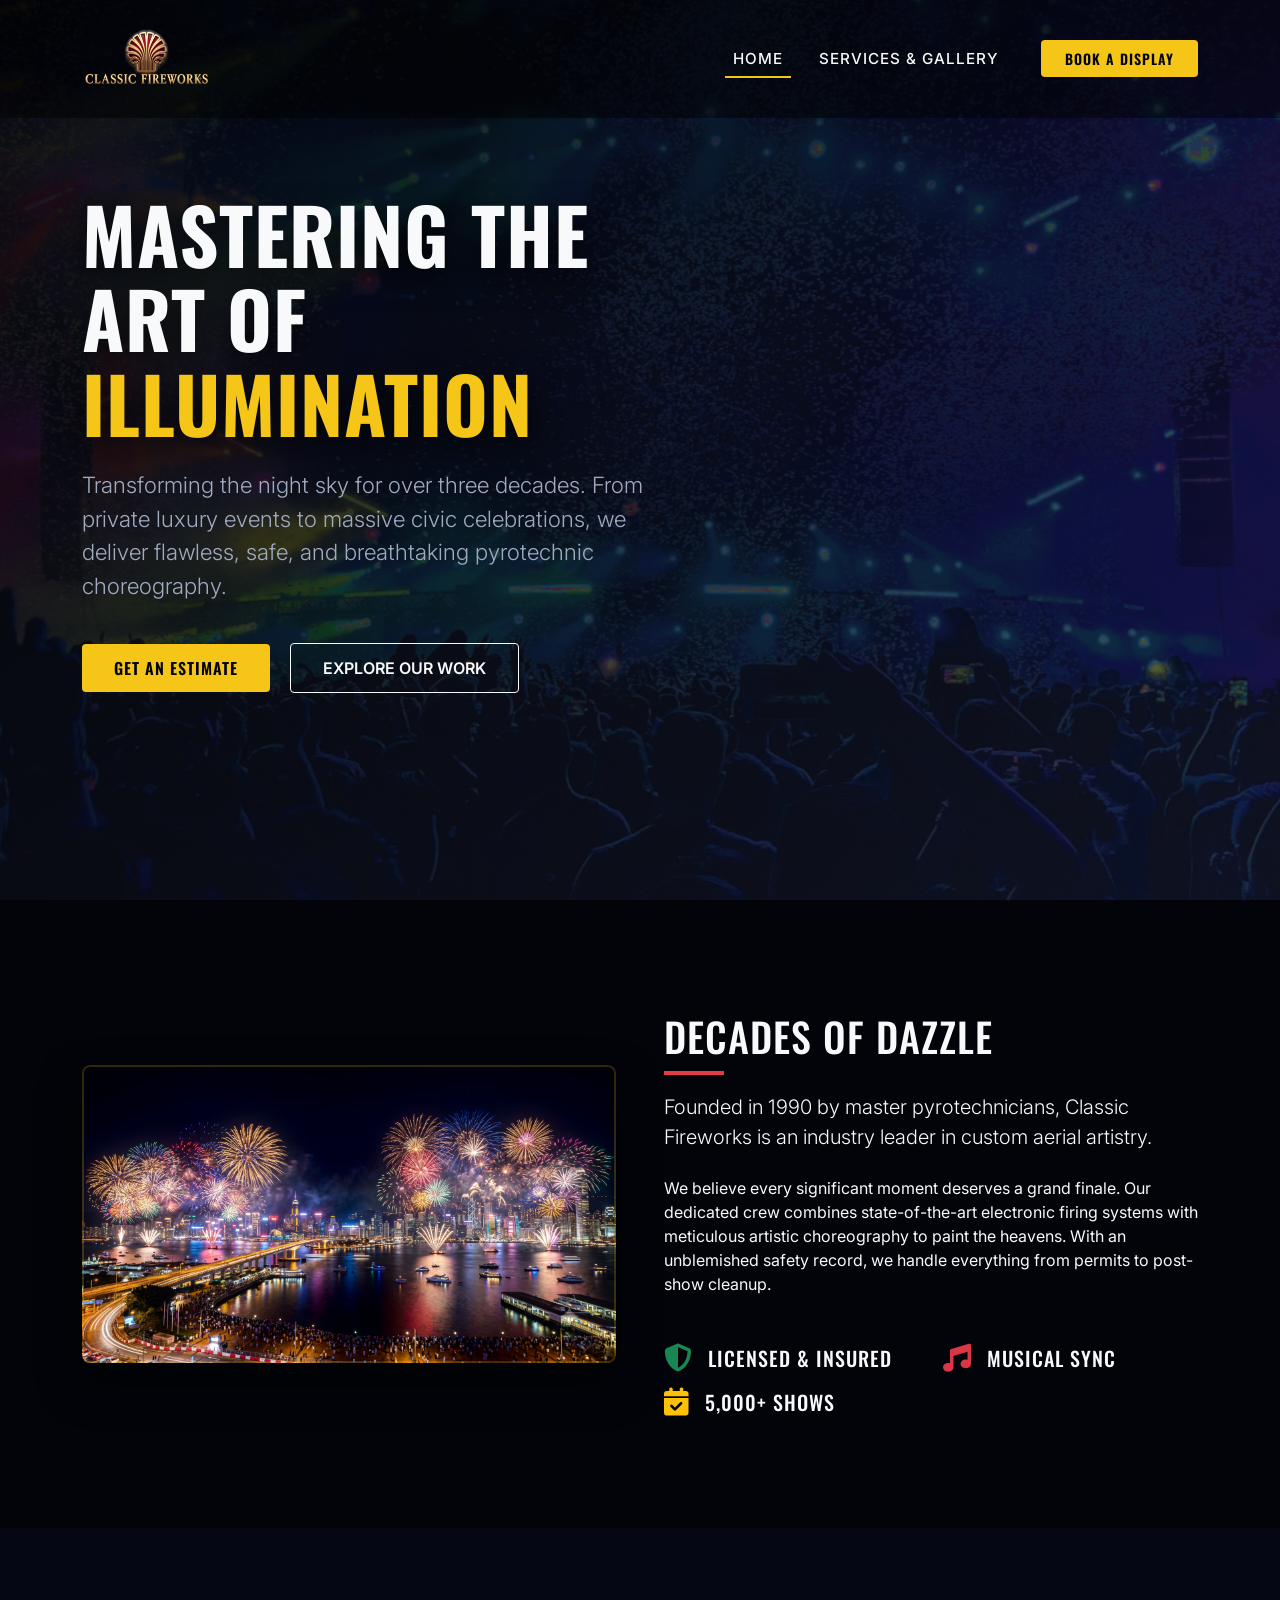
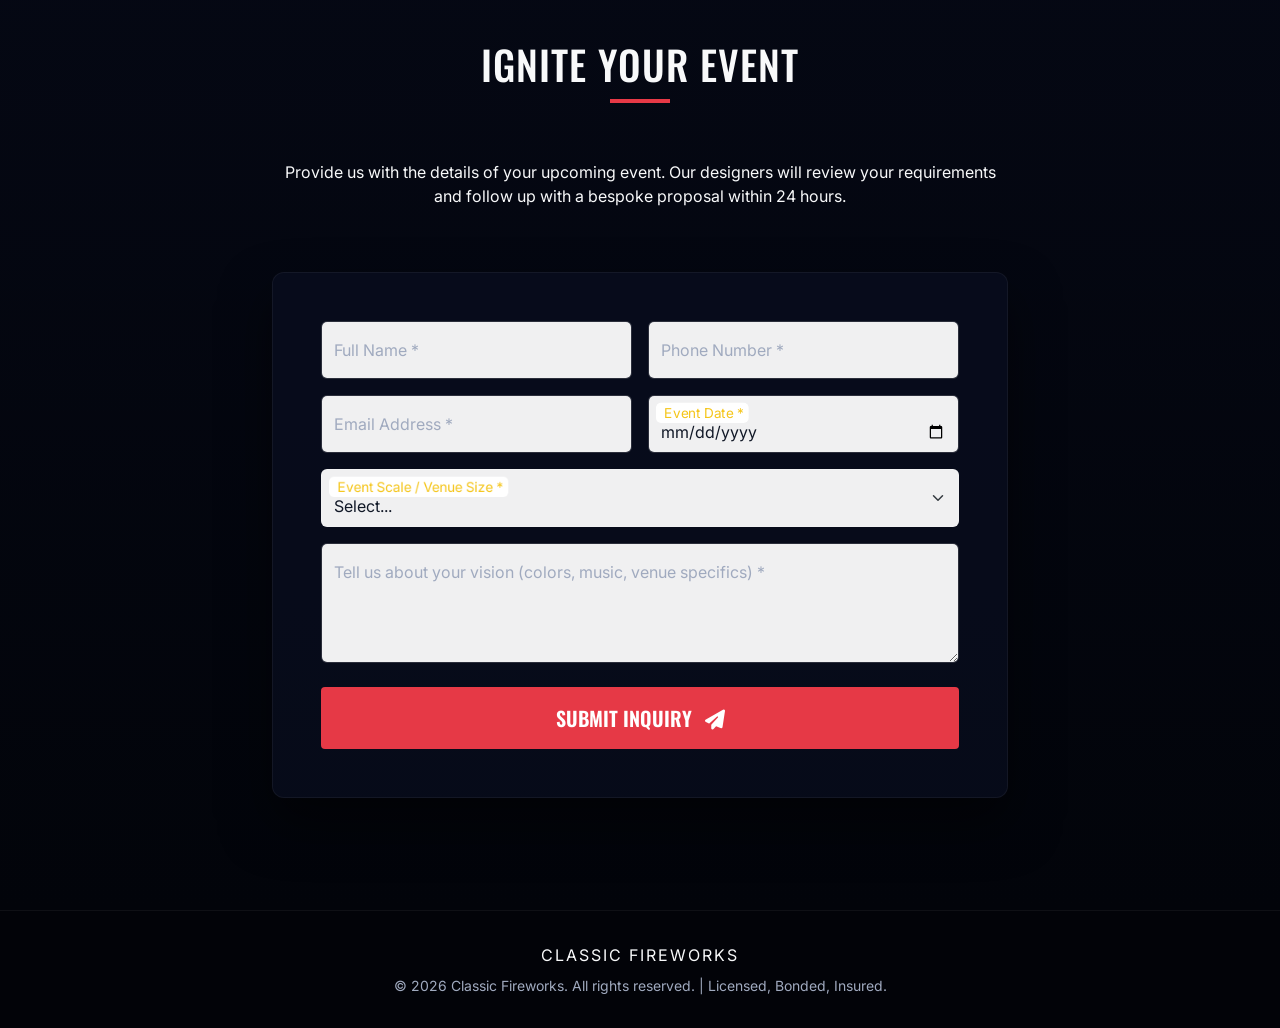
==== commit 5f953b71: "improve more" ====
--- a/index1.html
+++ b/index1.html
@@ -243,17 +243,21 @@
         /* Floating labels customization for dark theme */
         .form-floating > .form-control,
         .form-floating > .form-select {
-            background-color: rgba(255,255,255,0.03);
-            border: 1px solid rgba(255,255,255,0.1);
-            color: var(--text-light);
+            background-color: rgba(255,255,255,0.94);
+            border: 1px solid rgba(255,255,255,0.15);
+            color: #111827;
             border-radius: 6px;
         }
         .form-floating > .form-control:focus,
         .form-floating > .form-select:focus {
-            background-color: rgba(255,255,255,0.06);
+            background-color: #ffffff;
             border-color: var(--brand-gold);
             box-shadow: 0 0 0 0.25rem rgba(245, 197, 24, 0.25);
-            color: var(--text-light);
+            color: #111827;
+        }
+        .form-floating > .form-select option {
+            color: #111827;
+            background-color: #ffffff;
         }
         .form-floating > label {
             color: var(--text-muted);
